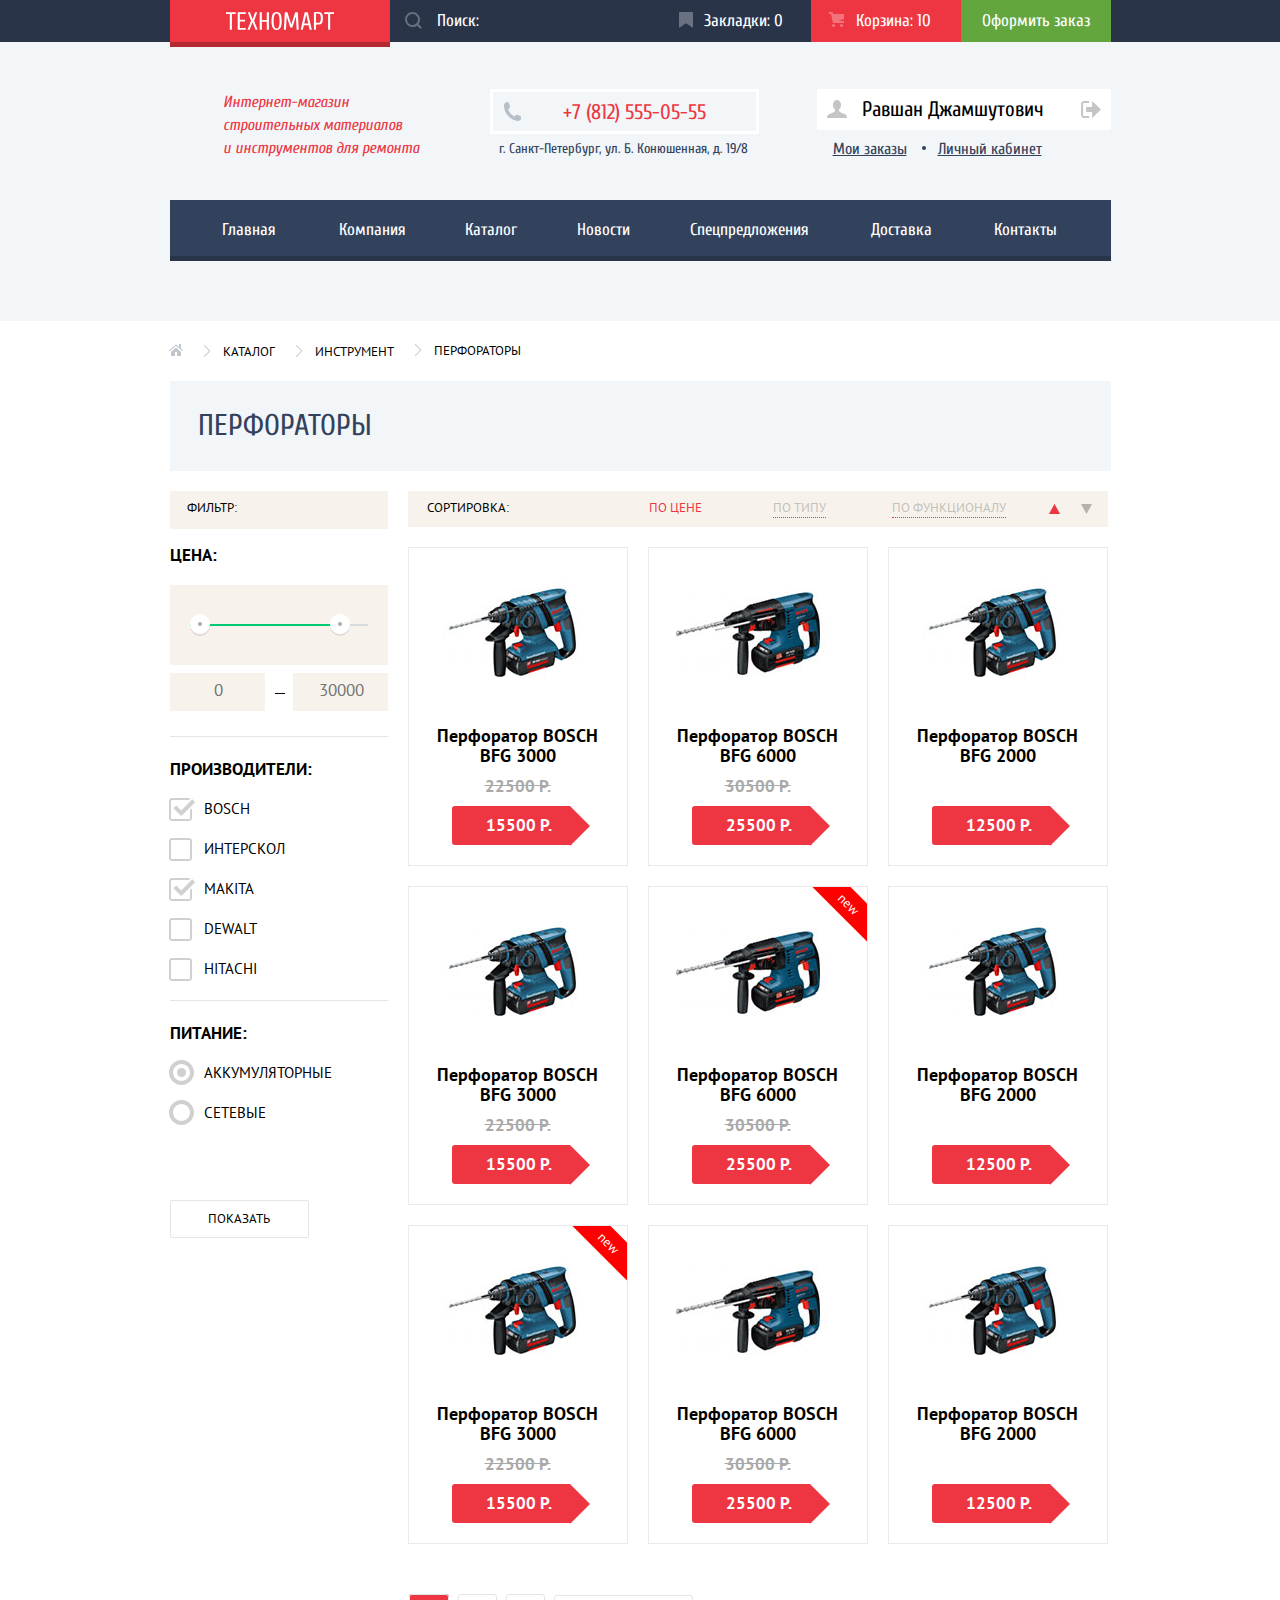
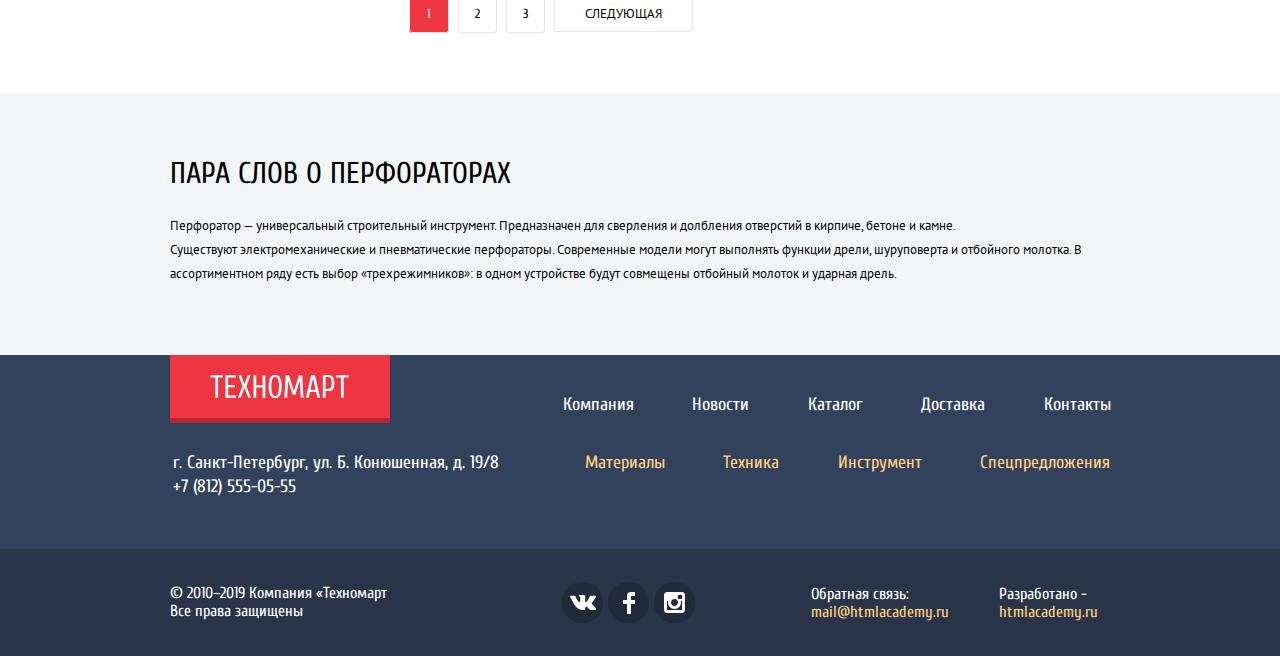
==== catalog.html @ 7fc9933c "for first check" ====
<!DOCTYPE html>
<html lang="ru">
<head>
  <meta charset="UTF-8">
  <title>HTML Academy: Техномарт</title>
  <link href="https://fonts.googleapis.com/css?family=Cuprum:400,400i,700&display=swap&subset=cyrillic"
        rel="stylesheet">
  <link href="https://fonts.googleapis.com/css?family=PT+Sans:400,700&display=swap&subset=cyrillic" rel="stylesheet">
  <link href="css/normalize.css" rel="stylesheet">
  <link href="css/style.css" rel="stylesheet">
</head>
<body>

<header class="header">
  <div class="user-navigation">
    <div class="container">
      <div class="user-navigation__wrapper">
        <div class="logo logo--header">
          <a class="logo__link" href="index.html">
            <img class="logo-header__img" src="img/logo.svg" alt="Логотип Техномарт" width="108" height="18"/>
          </a>
        </div>
        <form class="form-search" method="get">
          <label for="search" class="visually-hidden">Поиск по сайту</label>
          <input id="search" class="form-search__input" type="search" placeholder="Поиск:">
        </form>
        <ul class="shopping-navigation reset-list">
          <li class="shopping-navigation__item shopping-navigation__item--bookmark">
            <a class="shopping-navigation__link" href="#">Закладки: 0</a></li>
          <li class="shopping-navigation__item shopping-navigation__item--cart shopping-navigation__item--active">
            <a class="shopping-navigation__link" href="#">Корзина: 10</a></li>
          <li class="shopping-navigation__item shopping-navigation__item--order">
            <a class="shopping-navigation__link" href="#">Оформить заказ</a>
          </li>
        </ul>
      </div>
    </div>
  </div>
  <div class="middle-header">
    <div class="container">
      <div class="middle-header__wrapper">
        <p class="header__description">Интернет-магазин строительных материалов<br> и инструментов для ремонта</p>
        <div class="header__contacts">
          <div class="contacts__item">
            <a class="contacts__phone" href="tel:+78125550555">+7 (812) 555-05-55</a>
          </div>
          <p class="contacts__address">г. Санкт-Петербург, ул. Б. Конюшенная, д. 19/8</p>
        </div>
        <div class="user">
          <div class="user__name">
            <a class="user__profile" href="#">
              Равшан Джамшутович
            </a>
            <a class="user__deactivate" href="#">ссылка на страницу деавторизации</a>
          </div>
          <ul class="user-profile reset-list">
            <li class="user-profile__item"><a class="user-profile__link" href="#">Мои заказы</a></li>
            <li class="user-profile__item user-profile__item--style"><a class="user-profile__link" href="#">Личный
              кабинет</a></li>
          </ul>
        </div>
      </div>
    </div>

  </div>

  <div class="container">
    <nav class="site-navigation">
      <ul class="menu header__menu reset-list">
        <li class="menu__item"><a class="menu__link" href="index.html"> Главная</a></li>
        <li class="menu__item"><a class="menu__link" href="#">Компания</a></li>
        <li class="menu__item"><a class="menu__link" href="catalog.html">Каталог</a></li>
        <li class="menu__item"><a class="menu__link" href="#">Новости</a></li>
        <li class="menu__item"><a class="menu__link" href="#">Спецпредложения</a></li>
        <li class="menu__item"><a class="menu__link" href="#">Доставка</a></li>
        <li class="menu__item"><a class="menu__link" href="#">Контакты</a></li>
      </ul>
    </nav>
  </div>
</header>

<main>

  <div class="catalog">
    <div class="container">

      <ul class="breadcrumbs reset-list">
        <li><a href="index.html" class="breadcrumbs__icon"></a></li>
        <li><a class="breadcrumbs__item" href="catalog.html">Каталог</a></li>
        <li><a class="breadcrumbs__item" href="#">Инструмент</a></li>
        <li class="breadcrumbs__item">Перфораторы</li>
      </ul>

      <h1 class="catalog__title">Перфораторы</h1>

      <section class="catalog__wrapper">
        <div class="filters">
          <h2 class="filters__name">Фильтр:</h2>
          <form class="filter" method="get" action="#">
            <fieldset class="fieldset--border filter__item block">
              <legend class="filter__name">Цена:</legend>
              <div class="range-controls">
                <div class="scale">
                  <div class="bar"></div>
                </div>
                <div class="range-toggle range-toggle-min"></div>
                <div class="range-toggle range-toggle-max"></div>
              </div>
              <div class="filter__prices">
                <label for="price-min" class="visually-hidden">Минимальная цена</label>
                <input id="price-min" class="filter__price-min" placeholder="0">
                <label for="price-max" class="visually-hidden">Максимальная цена</label>
                <input id="price-max" class="filter__price-max" placeholder="30000">
              </div>
            </fieldset>
            <fieldset class="fieldset--border filter__item block">
              <legend class="filter__name">Производители:</legend>
              <ul class="filter__list reset-list">
                <li class="filter__option">
                  <input class="visually-hidden filter-input filter-input-checkbox" type="checkbox" name="bosch"
                         id="filter-bosch" checked>
                  <label for="filter-bosch">Bosch</label>
                </li>
                <li class="filter__option">
                  <input class="visually-hidden filter-input filter-input-checkbox" type="checkbox" name="interskol"
                         id="filter-interskol">
                  <label for="filter-interskol">Интерскол</label>
                </li>
                <li class="filter__option">
                  <input class="visually-hidden filter-input filter-input-checkbox" type="checkbox" name="makita"
                         id="filter-makita" checked>
                  <label for="filter-makita">Makita</label>
                </li>
                <li class="filter__option">
                  <input class="visually-hidden filter-input filter-input-checkbox" type="checkbox" name="dewalt"
                         id="filter-dewalt">
                  <label for="filter-dewalt">Dewalt</label>
                </li>
                <li class="filter__option">
                  <input class="visually-hidden filter-input filter-input-checkbox" type="checkbox" name="hitachi"
                         id="filter-hitachi">
                  <label for="filter-hitachi">Hitachi</label>
                </li>
              </ul>
            </fieldset>
            <fieldset class="fieldset--border block">
              <legend class="filter__name">Питание:</legend>
              <ul class="reset-list">
                <li class="filter__option">
                  <input class="visually-hidden filter-input filter-input-radio" type="radio" name="product-group"
                         id="accumulator" checked>
                  <label for="accumulator">Аккумуляторные</label>
                </li>
                <li class="filter__option">
                  <input class="visually-hidden filter-input filter-input-radio" type="radio" name="product-group"
                         id="network">
                  <label for="network">Сетевые</label>
                </li>
              </ul>
            </fieldset>
            <button type="submit" class="filter__button">Показать</button>
          </form>
        </div>
        <div class="products--catalog">
          <div class="sort">
            <span class="sort__title">Сортировка:</span>
            <div class="sort__items">
              <a href="#" class="sort__item sort__item--current">По цене</a>
              <a href="#" class="sort__item">По типу</a>
              <a href="#" class="sort__item">По функционалу</a>
            </div>
            <a href="#" class="up-dir up-dir--current">по возрастанию</a>
            <a href="#" class="down-dir">по убыванию</a>
          </div>
          <ul class="products__list reset-list">
            <li class="products__item">
              <div class="actions">
                <a class="buy" href="#">Купить</a>
                <a class="bookmark" href="#">В закладки</a>
              </div>
              <div class="products__img">
                <img src="img/boschbfg20003000.jpg" width="218" height="170" alt="Перфоратор BOSCH  BFG 3000">
              </div>
              <h3 class="products__name">Перфоратор BOSCH BFG 3000
              </h3>
              <div class="discount">22500 P.</div>
              <div class="price">15500 Р.</div>
            </li>
            <li class="products__item">
              <div class="actions">
                <a class="buy" href="#">Купить</a>
                <a class="bookmark" href="#">В закладки</a>
              </div>
              <div class="products__img">
                <img src="img/boschbfg6000.jpg" width="218" height="170" alt="Перфоратор BOSCH  BFG 6000">
              </div>
              <h3 class="products__name">Перфоратор BOSCH BFG 6000</h3>
              <div class="discount">30500 P.</div>
              <div class="price">25500 Р.</div>
            </li>
            <li class="products__item">
              <div class="actions">
                <a class="buy" href="#">Купить</a>
                <a class="bookmark" href="#">В закладки</a>
              </div>
              <div class="products__img">
                <img src="img/boschbfg20003000.jpg" width="218" height="170" alt="Перфоратор BOSCH  BFG 2000">
              </div>
              <h3 class="products__name">Перфоратор BOSCH BFG 2000</h3>
              <div class="discount"></div>
              <div class="price">12500 Р.</div>
            </li>
            <li class="products__item">
              <div class="actions">
                <a class="buy" href="#">Купить</a>
                <a class="bookmark" href="#">В закладки</a>
              </div>
              <div class="products__img">
                <img src="img/boschbfg20003000.jpg" width="218" height="170" alt="Перфоратор BOSCH  BFG 3000">
              </div>
              <h3 class="products__name">Перфоратор BOSCH BFG 3000
              </h3>
              <div class="discount">22500 P.</div>
              <div class="price">15500 Р.</div>
            </li>
            <li class="products__item products__item--new">
              <div class="actions">
                <a class="buy" href="#">Купить</a>
                <a class="bookmark" href="#">В закладки</a>
              </div>
              <div class="products__img">
                <img src="img/boschbfg6000.jpg" width="218" height="170" alt="Перфоратор BOSCH  BFG 6000">
              </div>
              <h3 class="products__name">Перфоратор BOSCH BFG 6000</h3>
              <div class="discount">30500 P.</div>
              <div class="price">25500 Р.</div>
            </li>
            <li class="products__item">
              <div class="actions">
                <a class="buy" href="#">Купить</a>
                <a class="bookmark" href="#">В закладки</a>
              </div>
              <div class="products__img">
                <img src="img/boschbfg20003000.jpg" width="218" height="170" alt="Перфоратор BOSCH  BFG 2000">
              </div>
              <h3 class="products__name">Перфоратор BOSCH BFG 2000</h3>
              <div class="discount"></div>
              <div class="price">12500 Р.</div>
            </li>
            <li class="products__item products__item--new">
              <div class="actions">
                <a class="buy" href="#">Купить</a>
                <a class="bookmark" href="#">В закладки</a>
              </div>
              <div class="products__img">
                <img src="img/boschbfg20003000.jpg" width="218" height="170" alt="Перфоратор BOSCH  BFG 3000">
              </div>
              <h3 class="products__name">Перфоратор BOSCH BFG 3000
              </h3>
              <div class="discount">22500 P.</div>
              <div class="price">15500 Р.</div>
            </li>
            <li class="products__item">
              <div class="actions">
                <a class="buy" href="#">Купить</a>
                <a class="bookmark" href="#">В закладки</a>
              </div>
              <div class="products__img">
                <img src="img/boschbfg6000.jpg" width="218" height="170" alt="Перфоратор BOSCH  BFG 6000">
              </div>
              <h3 class="products__name">Перфоратор BOSCH BFG 6000</h3>
              <div class="discount">30500 P.</div>
              <div class="price">25500 Р.</div>
            </li>
            <li class="products__item">
              <div class="actions">
                <a class="buy" href="#">Купить</a>
                <a class="bookmark" href="#">В закладки</a>
              </div>
              <div class="products__img">
                <img src="img/boschbfg20003000.jpg" width="218" height="170" alt="Перфоратор BOSCH  BFG 2000">
              </div>
              <h3 class="products__name">Перфоратор BOSCH BFG 2000</h3>
              <div class="discount"></div>
              <div class="price">12500 Р.</div>
            </li>
          </ul>
          <div class="pages">
            <ul class="pages__first reset-list">
              <li>
                <a class="pages__button pages__button--first pages__button--current">1</a>
              </li>
              <li>
                <a class="pages__button pages__button--first">2</a>
              </li>
              <li>
                <a class="pages__button pages__button--first">3</a>
              </li>
              <li>
                <a class="pages__button pages__button--next">Следующая</a>
              </li>
            </ul>
          </div>
        </div>
      </section>

    </div>
  </div>

  <section class="items-info">
    <div class="container">
      <div class="items-info__wrapper">
        <h2 class="items-info__title">Пара слов о перфораторах</h2>
        <p class="items-info__text">
          Перфоратор — универсальный строительный инструмент. Предназначен для сверления и долбления отверстий в
          кирпиче,
          бетоне и камне.<br>
          Существуют электромеханические и пневматические перфораторы. Современные модели могут выполнять функции дрели,
          шуруповерта и отбойного молотка. В
          ассортиментном ряду есть выбор «трехрежимников»: в одном устройстве будут совмещены отбойный молоток и ударная
          дрель.
        </p>
      </div>
    </div>
  </section>

</main>

<footer class="footer">
  <div class="footer__navigation">
    <div class="container">
      <div class="footer__first-container">
        <div class="logo logo--footer">
          <a class="logo__link" href="index.html">
            <img class="logo-footer__img" src="img/logo.svg" alt="Логотип Техномарт" width="108" height="18"/>
          </a>
        </div>
        <ul class="menu footer-menu footer-menu__top reset-list">
          <li class="footer-menu__item"><a class="footer-menu__link" href="#">Компания</a></li>
          <li class="footer-menu__item"><a class="footer-menu__link" href="#">Новости</a></li>
          <li class="footer-menu__item"><a class="footer-menu__link" href="catalog.html">Каталог</a></li>
          <li class="footer-menu__item"><a class="footer-menu__link" href="#">Доставка</a></li>
          <li class="footer-menu__item"><a class="footer-menu__link" href="#">Контакты</a></li>
        </ul>
      </div>
      <div class="footer__second-container">
        <p class="footer__contacts">
          г. Санкт-Петербург, ул. Б. Конюшенная, д. 19/8
          <a class="footer__phone" href="tel:+78125550555">+7 (812) 555-05-55</a>
        </p>

        <nav class="footer-nav">
          <ul class="menu footer-menu footer-menu__bottom reset-list">
            <li class="footer-menu__item">
              <a class="footer-menu__link footer__link--yellow" href="#">Материалы</a>
            </li>
            <li class="footer-menu__item"><a class="footer-menu__link footer__link--yellow" href="#">Техника</a></li>
            <li class="footer-menu__item"><a class="footer-menu__link footer__link--yellow" href="#">Инструмент</a></li>
            <li class="footer-menu__item"><a class="footer-menu__link footer__link--yellow" href="#">Спецпредложения</a>
            </li>
          </ul>
        </nav>
      </div>
    </div>
  </div>

  <div class="footer__bottom">
    <div class="container">
      <div class="footer__wrapper">
        <p class="footer__copyright">© 2010–2019 Компания «Техномарт Все права защищены</p>
        <ul class="footer__social social-links reset-list">
          <li>
            <a class="social-links__item social-links__vk" href="#">
              <span class="visually-hidden">Вконтакте</span>
              <img class="social-links__icon" src="img/vk-icon.svg" width="26" height="15" alt="вконтакте">
            </a>
          </li>
          <li>
            <a class="social-links__item social-links__fb" href="#">
              <span class="visually-hidden">Фейсбук</span>
              <img class="social-links__icon" src="img/icon-fb.svg" width="12" height="22" alt="фейсбук">
            </a>
          </li>
          <li>
            <a class="social-links__item social-links__inst" href="#">
              <span class="visually-hidden">Инстаграм</span>
              <img class="social-links__icon" src="img/insta-icon.svg" width="21" height="21" alt="инстаграм">
            </a>
          </li>
        </ul>
        <div class="feedback_container">
          <p class="feedback">
            Обратная связь:
            <a class="feedback_link footer__link--yellow" href="mailto:mail@htmlacademy.ru">mail@htmlacademy.ru</a>
          </p>
          <p class="development">
            Разработано -
            <a class="development__link footer__link--yellow" href="https://htmlacademy.ru/intensive/htmlcss">htmlacademy.ru</a>
          </p>
        </div>
      </div>
    </div>
  </div>
</footer>
<div class="modal visually-hidden modal--card">
  <p class="card__text">Товар добавлен в корзину!</p>
  <div class="modal__bottom">
    <a class="button button--order" href="#">Оформить заказ</a>
    <button class="button button--shop" type="button">Продолжить покупки</button>
  </div>
  <button class="modal__close" type="button">
    <span class="visually-hidden">Закрыть</span>
  </button>
</div>
</body>
</html>
---- css/style.css ----
body {
  margin: 0;
  padding: 0;

  font-family: "Cuprum", "Arial", sans-serif;
  font-size: 17px;
  line-height: 17px;
  font-weight: normal;
  color: #ffffff;
  text-transform: none;
  background-color: #000000;
}

a {
  text-decoration: none;
}

.block{
  margin: 0;
  padding: 0;
}
.reset-list {
  margin: 0;
  padding: 0;
  list-style: none;
}

.visually-hidden {
  position: absolute;
  clip: rect(0 0 0 0);
  width: 1px;
  height: 1px;
  margin: -1px;
}

.container{
  width: 941px;
  margin: 0 auto;
}



/*------- Header--------*/

/* Top stripe */
.header{
  background-color: #f2f6f8;
  /*min-width: 1200px;*/
  display: flex;
  flex-direction: column;
}

.user-navigation {
  background-color: #293449;
  line-height: 18px;
  display: flex;
  width: 100%;
  min-height: 42px;
}

.user-navigation__wrapper{
  display: flex;
  width: 100%;
  justify-content: space-between;
}

.logo {
  width: 220px;
  background-color: #ee3643;
  border-bottom: 5px solid #b52933;
  margin-bottom: -5px;
}

.logo__link{
  display: flex;
  align-items: center;
  justify-content: center;
  width: 100%;
  height: 100%;
}

.logo--header {
  height: 42px;
}

.logo-header__img{
  width: 112px;
}

.logo:hover {
  background-color: #ca2c37;
  border-bottom: 5px solid #9a212a;
}

.logo:active {
  background-color: #ba2732;
  border-bottom: 5px solid #8e1e26;
}

.form-search__input{
  color: #ffffff;
  background-color: #293449;
  border: 0;
  padding-left: 47px;
}

.form-search{
  position: relative;
}

.form-search::before{
  content: "";
  position: absolute;
  opacity: 0.3;
  background-image: url("../img/icon-search.svg");
  width: 17px;
  height: 17px;
  top: 12px;
  left: 15px;
}

.form-search,
.form-search__input{
  width: 270px;
  min-height:42px;
}

.form-search__input::placeholder {
  color: #ffffff;
}

.form-search__input:hover{
  background-color: #212a3a;
}

.form-search:hover::before{
  opacity: 1;
}



.form-search__input:focus {
  background-color: white;
  color: black;
  background-image: url("../img/icon-search-red.png");
  background-repeat: no-repeat;
  background-position: 6% 40%;
  position: absolute;
}

.form-search__input:active{
  background-color: #ffffff;
}

.shopping-navigation__item:hover{
  background-color: #212a3a;
}

.shopping-navigation__item:hover::before{
  opacity: 1;
}


.shopping-navigation{
  margin: 0;
  padding: 0;
  display: flex;
  flex-direction: row;
  flex-wrap: wrap;
}

.shopping-navigation__item{
  display: flex;
  justify-content: center;
  align-items: center;
  min-height: 42px;
  width: 150px;
  position: relative;
}

.shopping-navigation__item--bookmark,
.shopping-navigation__item--cart{
  box-sizing: border-box;
  padding-bottom: 1px;
  padding-left: 4px;
}

.shopping-navigation__item--active{
  background: #ee3643;
}

.shopping-navigation__item--cart::before{
  content: "";
  position: absolute;
  opacity: 0.3;
  background-image: url("../img/icon-cart.svg");
  width: 15px;
  height: 15px;
  top: 12px;
  left: 18px;
}

.shopping-navigation__item--bookmark::before{
  content: "";
  position: absolute;
  opacity: 0.3;
  background-image: url("../img/icon-bookmark.svg");
  width: 14px;
  height: 16px;
  top: 12px;
  left: 18px;
}


.shopping-navigation__item--order {
  box-sizing: border-box;
  background-color: #63a63e;
  padding-bottom: 1px;
}

.shopping-navigation__item--order:hover {
  background-color: #5fbb2d;
}

.menu__item:active{
  opacity: 0.5;
}

.shopping-navigation__item:active{
  background-color: #161d29;
  opacity: 0.5;
}
.shopping-navigation__link{
  color: #ffffff;
}

.shopping-navigation__item--bookmark a,
.shopping-navigation__item--cart a{
  margin-left: 11px;
}

/*Middle stripe*/
.middle-header{
  width: 100%;
}

.middle-header__wrapper {
  display: flex;
  align-items: flex-start;
  justify-content: space-between;
  margin-top: 47px;
  margin-bottom: 39px;
}

.header__description {
  font-size: 16px;
  font-style: italic;
  line-height: 23px;
  color: #ee3643;
  margin-left: 53px;
  margin-top: 2px;
  margin-bottom: 0;
  max-width: 200px;
  text-align: left;
}

.header__contacts{
  margin-left: 10px;
}
.contacts__item{
  display: flex;
  position: relative;
  border: 3px solid #ffffff;
}
.contacts__phone {
  font-size: 21px;
  line-height: 21px;
  padding-top: 10px;
  padding-bottom: 8px;
  padding-left: 70px;
  padding-right: 50px;
  font-weight: normal;
  color: #ee3643;
}

.contacts__phone::before{
  position: absolute;
  top: 10px;
  left: 10px;
  content: "";
  background-image: url("../img/icon-phone.svg");
  width: 18px;
  height: 19px;
}

.contacts__address {
  font-size: 14px;
  line-height: 24px;
  font-weight: normal;
  margin: 0;
  margin-left: 9px;
  margin-top: 3px;
  color: #32425c;
  text-transform: none;
}

/* buttons authentication */
.authentication__items{
  display: flex;
}

.authentication__item{
  margin-left: 10px;
}

.authentication__button {
  display: inline-block;
  vertical-align: top;
  font-size: 21px;
  line-height: 21px;
  color: black;
  padding: 13px 24px;
  padding-top: 12px;
  background-color: white;
  border: none;
}

.authentication__button--auth{
  padding-left: 47px;
  padding-right: 27px;
  position: relative;
}

.authentication__button--auth::before{
  position: absolute;
  top: 13px;
  left: 14px;
  content: "";
  background-image: url("../img/icon-login.svg");
  width: 20px;
  height: 17px;
}

.authentication__button:hover {
  color: #ee3643;
}

.authentication__button:active {
  color: #a2a2a2;
}

/*user-profile*/

.user{
}
.user__name {
  background-color: #ffffff;
  display: flex;
  flex-wrap: wrap;
}

.user__profile{
  padding: 10px 7px 10px 45px;
  position: relative;
  display: flex;
  flex-wrap: wrap;
  color: #000000;
  font-size: 21px;
  line-height: 21px;
}

.user__profile::before {
  content: "";
  position: absolute;
  background-image: url("../img/icon-user.svg");
  top: 11px;
  left: 10px;
  width: 20px;
  height: 18px;
}

.user__profile:hover::before{
  background-image: url("../img/icon-user-blue.svg");
}

.user__deactivate {
  background-image: url("../img/icon-logout.svg");
  background-repeat: no-repeat;
  background-position: center right 10px;
  width: 60px;
  display: block;
  cursor: pointer;
  font-size: 0;
}

.user__deactivate:hover{
  background-image: url("../img/icon-logout-blue.svg");
}

.user__deactivate:active{
  background-image: url("../img/icon-logout.svg");
}

.user-profile{
  display: flex;
  margin-top: 10px;
}

.user__profile:active::before{
  background-image: url("../img/icon-user.svg");
}

.user__profile:active{
  color: #a2a2a2;
}

.user-profile__item{
  margin-left: 16px;
  margin-right: 15px;
}

.user-profile__item--style{
  position: relative;
}

.user-profile__item--style::before{
  position: absolute;
  content: "";
  width: 4px;
  height: 4px;
  border-radius: 5px;
  background-color: #32425c;

  top: 6px;
  left: -16px;
}

.user-profile__link{
  color: #32425c;
  font-size: 16px;
  line-height: 18px;
  text-decoration: underline;
}


.user-profile__item:active{
  opacity: 0.5;
}

.user-profile__link:hover {
  color: #ee434f;
}

/*Menu*/

.site-navigation__wrapper {
  margin-bottom: 39px;
  display: flex;
}

.site-navigation {
  background-color: #32425c;
  border-bottom: 5px solid #293449;
  margin-bottom: 60px;
}

.header__menu{
  display:flex;
  min-height: 55px;
  flex-wrap: wrap;
}

.menu__link{
  color: #ffffff;
  display: block;
  height: 100%;
  padding-top: 3px;
  padding-right: 31px;
  padding-left: 31px;
  line-height: 53px;
}

.menu__item:first-child .menu__link{
  padding-right: 32px;
  padding-left: 52px;
}

.menu__item:nth-child(3) .menu__link{
  padding-left: 28px;
}

.menu__item:nth-child(4) .menu__link,
.menu__item:nth-child(5) .menu__link{
  padding-left: 29px;
}
.menu__item:last-child .menu__link{
  padding-left: 31px;
  padding-right: 53px;
}

.menu__item{
  min-height: 55px;
  display: flex;
  justify-content: center;
}


.header__menu .menu__item:hover {
  background-color: #293449;
}


/*-------------------------------MAIN----------------------------------*/

.button {
  color: #ffffff;
  font-family: "Cuprum", "Arial", sans-serif;
  font-size: 14px;
  line-height: 18px;
  background-color: #ee3643;
  border: 0;
  text-transform: uppercase;
  cursor: pointer;
}


.strip {
  background-color: #f9f5f0;
  display: flex;
  justify-content: space-between;
  align-items: center;
  text-transform: uppercase;
  padding-top: 27px;
  padding-bottom: 26px;
}

.strip__title {
  font-size: 30px;
  line-height: 30px;
  font-weight: lighter;
  color: #32425c;
  margin: 0;
  margin-left: 28px;
}

/*section navigation with slider*/

.navigation{
  background-color: #ffffff;
}

.navigation__wrapper{
  display: flex;
  flex-direction: column;

}

.navigation__wrapper-1{
  display: flex;
  margin-top: 59px;
  flex-wrap: wrap;
}

.navigation__item{
  width: 300px;
  min-height: 123px;
  display: block;
  position: relative;
  overflow: hidden;
  margin-bottom: 20px;
}

.navigation__item--technique .navigation__button,
.navigation__item--discount .navigation__button,
.navigation__item--delivery .navigation__button{
  margin-left: 23px;
}

.navigation__wrapper-1 .navigation__item{
  margin-right: 20px;
}

.navigation__wrapper-1 .navigation__item:nth-child(3n){
  margin-right: 0;
}

.navigation__item::after{
  position: absolute;
  content: "";
  background-repeat: no-repeat;
  top: 30px;
  right: 43px;
}

.navigation__item--tools::after{
  background-image: url("../img/icon-tools.svg");
  width: 75px;
  height: 61px;
  top: 33px;
  right: 28px;
}

.navigation__item--materials::after{
  background-image: url("../img/icon-material.svg");
  width: 44px;
  height: 65px;
}

.navigation__item--technique::after{
  background-image: url("../img/icon-technique.svg");
  width: 78px;
  height: 62px;
  top: 31px;
  right: 31px;
}

.navigation__item--discount::after{
  background-image: url("../img/icon-discount.svg");
  width: 59px;
  height: 72px;
  top: 26px;
  right: 45px;
}

.navigation__item--delivery::after{
  background-image: url("../img/icon-delivery.svg");
  width: 78px;
  height: 63px;
  top: 31px;
  right: 32px;
}


.navigation__title{
  font-weight: bold;
  font-size: 24px;
  line-height: 30px;
  margin-left: 23px;
  margin-top: 20px;
  margin-bottom: 13px;
}

.navigation__button{
  display: flex;
  background-color: rgba(0,0,0,0.1);
  height: 38px;
  width: 135px;
  margin-left: 25px;
  margin-bottom: 20px;
  border-radius: 4px;
}

.navigation__button:hover{
  background-color: rgba(0,0,0,0.2);
}

.navigation__button:active{
  background-color: rgba(0,0,0,0.3);
}

.navigation__text{
  text-transform: uppercase;
  position: absolute;
  color: #ffffff;
  font-size: 14px;
  line-height: 18px;
  top: 75px;
  left: 47px;
}

.navigation__link{
  display: block;
  box-sizing: border-box;
  width: 133px;
  padding-top: 11px;
  text-align: center;
  text-transform: uppercase;
  color: #ffffff;
  font-size: 14px;
  line-height: 18px;
  border: 2px;
  border-radius: 5px;
}

.navigation__item--yellow{
  background-color: #ffbf47;
}

.navigation__item--blue{
  background-color: #3bbce3;
}

.navigation__item--purple{
  background-color: #dc91d8;
}

.navigation__item--green{
  background-color: #8ed78f;
}

.navigation__item--new:before{
  position: absolute;
  content: "new";
  background-color: red;
  width: 90px;
  padding-top: 5px;
  padding-bottom: 5px;
  text-align: center;
  font-size: 14px;
  font-weight: lighter;
  top: 6px;
  right: -25px;
  transform: rotate(45deg);
}

.navigation__wrapper-2{
  display: flex;
  justify-content: space-between;
  margin-bottom: 32px;
}

.slider {
  position: relative;
}

.slider-controls {
  position: absolute;
  left: 307px;
  bottom: 65px;
  z-index: 100;

  width: 120px;
  height: 10px;

  text-align: center;
  font-size: 0;
  transform: translateX(-50%);
}

.slider-controls label {
  position: relative;

  display: inline-block;
  width: 10px;
  height: 10px;
  padding: 5px;
  vertical-align: top;

  border-radius: 50%;
  cursor: pointer;
}

.slider-controls label::after {
  content: "";

  position: absolute;
  top: 8px;
  left: 8px;
  z-index: 1;

  width: 10px;
  height: 10px;

  background: #ffffff;

  border-radius: 50%;
}

#product-1:checked ~ .slider-controls .slider-controls-item--1::before,
#product-2:checked ~ .slider-controls .slider-controls-item--2::before {
  content: "";
  position: absolute;
  left: 50%;
  top: 50%;
  z-index: 2;
  width: 6px;
  height: 6px;
  margin: 0px;
  background-color: #ee3643;
  border-radius: 50%;
}

#product-1:checked ~ .slider-list .slider-list__item:nth-child(1) {
  display: flex;
}

#product-2:checked ~ .slider-list .slider-list__item:nth-child(2) {
  display: flex;
}

.slider-list__item{
  display: none;
}
.navigation-slider{
  display: block;
  position: relative;
  width: 620px;
  height: 266px;
}

.icon-right{
  display: block;
  position: absolute;
  background-image: url("../img/icon-right.svg");
  width: 22px;
  height: 40px;
  top: 114px;
  right: 20px;
}

.icon-left{
  position: absolute;
  background-image: url("../img/icon-left.svg");
  width: 22px;
  height: 40px;
  top: 114px;
  left: 25px;
  cursor: pointer;
}



.navigation-slider--1{
  background-image: url("../img/slider-navigarion-1.png");
}

.navigation-slider--2{
  background-image: url("../img/slider-navigarion-2.png");
}

.navigation-slider__title{
  text-transform: uppercase;
  font-weight: bold;
  font-size: 36px;
  line-height: 36px;
  margin-left: 24px;
  margin-top: 23px;
  margin-bottom: 0;
}

.navigation-slider__text{
  font-weight: normal;
  font-size: 18px;
  line-height: 24px;
  margin-left: 25px;
  margin-top: 1px;
  margin-bottom: 0;
}
.navigation-slider__button{
  display: inline-block;
  font-size: 14px;
  line-height: 18px;
  vertical-align: top;
  padding-top: 11px;
  padding-bottom: 10px;
  padding-left: 49px;
  padding-right: 45px;
  border-radius: 2px;
  margin-left: 25px;
  margin-top: 121px;
}

.button:hover{
  background-color: #ca2c37;
}

.button:active{
  background-color: #ba2732;
}
/*section about products*/

.products--inner{
  background-color: #ffffff;
}

.products__wrapper{
  display: flex;
  flex-direction: column;
}

.products__button{
  padding: 10px 54px;
  margin-right: 25px;
  margin-top: -1px;
}

.products__list{
  display: flex;
  flex-wrap: wrap;
  margin-bottom: 20px;
}

.products__item{
  position: relative;
  display: inline-block;
  vertical-align: top;
  margin-right: 20px;
  width: 218px;
  margin-top: 20px;
  font-family: "PT Sans", "Arial", sans-serif;
  text-align: center;
  font-weight: bold;
  overflow: hidden;
  border: 1px solid #eaeaea;
}

.products__item:hover{
  box-shadow:  0 25px 70px -15px rgba(0,0,0,0.62);
}

.products--inner .products__item:nth-child(4n){
  margin-right: 0;
}

.actions{
  display: none;
  position: absolute;
  top: 0;
  left: 0;

  width: 218px;
  height: 88px;
  padding: 40px 0;

  background-color: rgba(255,255,255,0.9);
  z-index: 10;
}

.products__item:hover .actions {
  display: block;
  z-index: 8;
}

.buy,
.bookmark {
  display: block;
  width: 129px;
  margin: 0 auto;
  margin-bottom: 7px;
  padding: 7px 0;

  background-color: #63a63e;
  border: 3px solid #63a63e;
  border-bottom-color: #367315;
  border-radius:3px;

  color: white;
  font-size: 14px;
  font-weight: normal;
  font-family: "Cuprum", "Arial", sans-serif;
  line-height: 18px;
  text-decoration: none;
  text-transform: uppercase;
}

.bookmark {
  color: #32425c;
  background: white;
  border-bottom-color: #63a63e;
}

.buy:hover{
  background-color: #5fbb2d;
  border-color: #5fbb2d;
  border-bottom-color: #367315;
}

.buy:active{
  background-color: #518534;
  border-color: #518534;
}

.bookmark:hover{
  border-color: #32425c;
}

.bookmark:active{
  opacity: 0.5;
}

.products__name{
  font-size: 18px;
  line-height: 20px;
  color: #000000;

  margin-top: 7px;
  margin-bottom: 12px;
  padding: 0 25px;
}

.products__img{
  width: 218px;
  height: 170px;
  margin: 1px;
}

.products__img img{
  max-width: 100%;
}

.discount{
  min-height: 20px;
  margin-bottom: 8px;
  color: #a9a9a9;
  text-decoration: line-through;
}

.price{
  position: relative;

  width: 80px;
  margin: 0 auto 20px;
  margin-left: 43px;
  padding-left: 27px;
  padding-right: 32px;
  padding-top: 11px;
  padding-bottom: 11px;

  color: #ffffff;

  background: #ee3643;
  border-radius: 3px;
}

.price:after {
  content: "";

  position: absolute;
  top: 0px;
  right: -19px;

  width: 0;
  height: 0;
  border: 20px solid white;
  border-left-color: #ee3643;
}


.products__item--new:before {
  position: absolute;
  content: "new";
  background-color: red;
  width: 80px;
  padding-top: 5px;
  padding-bottom: 5px;
  padding-left: 10px;
  font-size: small;
  font-weight: lighter;
  top: 0;
  right: -23px;
  transform: rotate(45deg);
}




/*section about manufacturers*/
.manufacturers{
  background-color: #ffffff;
  text-transform: uppercase;
}

.manufacturers__wrapper{
  display: flex;
  flex-direction: column;
}
.manufacturers__wrapper .strip{
  padding-bottom: 26px;
}

.manufacturers__button{
  padding: 10px 68px;
  margin-right: 25px;
  margin-top: -2px;
}

.manufacturers-list{
  display: flex;
  flex-wrap: wrap;
  justify-content: space-between;

  margin-bottom: 85px;
}
.manufacturers-list__item{
  width: 220px;
  height: 145px;
  border: 1px solid #eaeaea;
  margin-top: 20px;
  margin-right: 17px;
  box-sizing: border-box;
}

.manufacturers-list__item:nth-child(4n){
  margin-right: 0;
}

.manufacturers-list__item:hover{
  box-shadow: 0 25px 70px -15px rgba(0,0,0,0.62);
}

.manufacturers-list__item:active{
  box-shadow: 0 25px 38px -28px rgba(0,0,0,0.62);
  opacity: 0.5;
}

.manufacturers-list__link{
  width: inherit;
  height: inherit;
  display: flex;
}

.manufacturers-list__img{
  margin: auto;
}

.interskol{
  margin-bottom: 36px;
  margin-left: 9px;
}

.makita{
  margin-bottom: 55px;
  margin-right: 49px;
}

.dewalt{
  margin-bottom: 53px;
}

.metabo{
  margin-bottom: 42px;
  margin-left: 10px;
}

.lg{
  margin-bottom:  37px;
  margin-left: 48px;
}

/*section about services*/
.services{
  color: #000000;
  background-color: #f4f8f9;
}

.service__title{
  text-transform: uppercase;
  font-size: 30px;
  font-weight: lighter;
  line-height: 30px;
  margin-top: 65px;
  margin-bottom:0;
}

.services__text{
  font-family: "PT Sans", "Arial", sans-serif;
  font-size: 13px;
  line-height: 24px;
  max-width: 400px;
  margin-top: 26px;
  margin-bottom: 0;
}


.services__wrapper{
  display: flex;
  flex-direction: column;
  align-content: flex-start;
}
.services-list__button{
  font-size: 21px;
  line-height: 31px;
  padding-top: 14px;
  padding-bottom: 16px;
  width: 240px;
  padding-left: 22px;
  text-align: left;
  color: #ffffff;
  background-color: #32425c;
  border: none;
  border-top: 1px solid #405069;
  border-bottom: 1px solid #293449;
}

.services-list__button:hover{
  background-color: #293449;
  color: #ffffff;
  border-color: #293449;
}

.services-list__button--current{
  background-color: #ffffff;
  color: #32425c;
  border-color: #ffffff;
  padding-top: 15px;
  padding-bottom: 15px;
}

.services__slider{
  display: flex;
  margin-top: 68px;
  margin-bottom: 98px;
}

.slider-content{
  position: relative;
}
.slider-content__item{
  display: flex;
}

.delivery{
  position: relative;
  margin-left: 80px;
}

.delivery::before{
  content: "";
  position: absolute;
  background-image: url("../img/icon-lorry.png");
  width: 468px;
  height: 261px;
  top: 25px;
  right: -340px;
}

.credit{
  margin-left: 80px;
  position: relative;
}

.credit::before{
  content: "";
  position: absolute;
  background-image: url("../img/icon-credit.png");
  width: 465px;
  height: 285px;
  top: 0;
  right: -350px;
}

.credit__button{
  display: inline-block;
  vertical-align: top;
  margin-top: 16px;
  padding: 12px 43px;
  border-radius: 5px;
}

.slider-content__title{
  font-size: 36px;
  line-height: 36px;
  color: #32425c;
  font-weight: normal;
  text-transform: uppercase;
  margin-top: 0;
  margin-bottom: 24px;
}
.slider-content__text{
  font-family: "PT Sans", "Arial", sans-serif;
  font-size: 13px;
  line-height: 24px;
  margin-top: 0px;
}

.delivery__text{
  max-width: 278px;
}

.guarantee__text{
  max-width: 380px;
}

.credit__text{
  max-width: 281px;
}

.guarantee{
  margin-left: 80px;
  position: relative;
}

.guarantee::before{
  content: "";
  position: absolute;
  background-image: url("../img/guarantee-icon.png");
  width: 389px;
  height: 283px;
  top: 5px;
  right: -250px;
}


/*section about company*/
.index-column{
  color: #000000;
  background-color: #ffffff;
}

.index-column__wrapper{
  display: flex;
  justify-content: space-between;
  padding-bottom: 85px;
}
.index-column__text {
  font-family: "PT Sans", "Arial", sans-serif;
  font-size: 13px;
  line-height: 24px;
  margin-bottom: 27px;
  margin-top:0;
  font-weight: normal;
  text-align: left;

}

.index-column__title{
  text-transform: uppercase;
  font-size: 30px;
  font-weight: lighter;
  line-height: 30px;
  margin-top: 81px;
  margin-bottom: 24px;
}

.company-info{
  min-height: 380px;
  display: flex;
  flex-direction: column;
  align-items: flex-start;
}

.contacts{
  display: flex;
  flex-direction: column;
  align-items: flex-start;
}

.contacts__text{
  max-width: 180px;
  margin-bottom: 31px;
}

.company-info__text1{
  max-width: 520px;
  margin-bottom: 24px;
}

.company-info__text2{
  max-width: 390px;
  margin-bottom: 22px;
}

.delivery_companies{
  margin: 0;
}

.contacts__image{
  width: 300px;
  height: 158px;
}

.delivery_company__item{
  position: relative;
  font-size: 18px;
  line-height: 20px;
  margin-left: 35px;
  margin-bottom: 20px;
}

.delivery_company__item::before{
  position: absolute;
  content: "";
  width: 25px;
  height: 2px;
  background-color: #ee3643;

  top: 10px;
  left: -33px;
}

.company-info_button {
  margin-top: 17px;
  padding: 10px 40px;
}

.contacts_button{
  display: inline-block;
  vertical-align: top;
  padding-top: 10px;
  padding-bottom: 10px;
  padding-right: 59px;
  padding-left: 65px;
  margin-top: 39px;
}

/*-------------Catalog--------------*/

/*about products info*/

.items-info{
  background-color: #f2f6f8;
  font-size: 30px;
  line-height: 30px;
  font-weight: lighter;
  color: #000000;
}

.items-info__wrapper{
  display: flex;
  flex-direction: column;
}

.items-info__title{
  font-size: 30px;
  line-height: 30px;
  font-weight: lighter;
  text-transform: uppercase;
  margin-top: 66px;
}

.items-info__text{
  font-family: "PT Sans", "Arial", sans-serif;
  font-size: 13px;
  line-height: 24px;
  margin-bottom: 69px;
  margin-top: 0;
}

/*-----*/
.catalog {
  display: flex;
  background-color: #ffffff;
}

.breadcrumbs{
  display: flex;
  position: relative;
  margin-top: 21px;
  margin-left: 53px;
}

.breadcrumbs__icon{
  position: absolute;
  background-image: url("../img/icon-home.svg");
  width: 15px;
  height: 12px;
  left: -55px;
  top: 2px;
}

.breadcrumbs__item {
  position: relative;
  font-family: "PT Sans", "Arial", sans-serif;
  text-transform: uppercase;
  font-size: 13px;
  line-height: 18px;
  font-weight: 500;
  color: #000000;
  margin-right: 40px;
}

.breadcrumbs__item::before{
  position: absolute;
  left: -20px;
  top: 2px;
  content: "";
  background-image: url("../img/icon-right-small.svg");
  width: 8px;
  height: 12px;
}

.catalog__title {
  font-size: 30px;
  line-height: 30px;
  color: #32425c;
  font-weight: lighter;
  text-transform: uppercase;
  padding-left: 28px;
  padding-top: 30px;
  padding-bottom: 30px;
  background-color: #f2f6f8;
}

.catalog__wrapper{
  display: flex;
}
/*Filter*/
.filters{
  font-family: "PT Sans", "Arial", sans-serif;
  color: #000000;
  text-transform: uppercase;
  display: flex;
  flex-direction: column;
}
.fieldset--border{
  border: none;
}

.filter__item{
  border-bottom: 1px solid #e5e5e5;
  margin-bottom: 17px;
}

.filter__list{
  margin-bottom: 21px;
}
.filters__name{
  font-size: 13px;
  line-height: 18px;
  font-weight: lighter;
  background-color: #f7f3ec;
  padding: 8px 151px 12px 17px;
  margin-top: 0;
}

.filter__name{
  line-height: 30px;
  font-weight: bold;
  margin-bottom: 15px;
}

.range-controls{
  margin: 0;
  background-color: #f7f3ec;
  width: auto;
  height: 80px;
}
.scale {
  position: relative;
  height: 2px;
  width: auto;
  margin-right: 20px;
  margin-left: 20px;
  top: 39px;
  background: #d7dcde;
}

.bar {
  width: 80%;
  height: 2px;
  background: #00ca74;
}

.scale::after{
  content: "";
  position: absolute;
  background-image: url("../img/filter-button.svg");
  width: 20px;
  height: 23px;
  top: -10px;
  cursor: pointer;
}

.scale::before{
  content: "";
  position: absolute;
  background-image: url("../img/filter-button.svg");
  width: 20px;
  height: 23px;
  top: -10px;
  left: 140px;
  cursor: pointer;
}

.filter__prices{
  display: flex;
  justify-content: space-between;
  margin-top: 8px;
  margin-bottom: 25px ;
  position: relative;
}

.filter__price-max{
  position: relative;
  box-sizing: border-box;
  width: 95px;
  padding-top: 8px;
  padding-bottom: 10px;
  padding-left: 5px;
  background-color: #f7f3ec;
  text-align: center;
  border: none;
}

.filter__price-min{
  box-sizing: border-box;
  width: 95px;
  padding-top: 8px;
  padding-bottom: 10px;
  padding-left: 5px;
  background-color: #f7f3ec;
  text-align: center;
  border: none;
}

.filter__prices::before{
  content: "";
  position: absolute;
  width: 10px;
  height: 1px;
  background-color: #000000;
  top: 20px;
  left: 105px;
}

.filter__option{
  font-size: 15px;
  line-height: 20px;
  margin-left: 34px;
  margin-bottom: 20px;
}

.filter__option label {
  position: relative;
  display: block;
  cursor: pointer;
  user-select: none;
}

.filter-input-checkbox:focus + label::before,
.filter-input-radio:focus + label::before {
  outline: 1px solid blue;
}

.filter-input-checkbox + label::before {
  content: "";
  position: absolute;
  left: -35px;
  top: -1px;

  width: 23px;
  height: 23px;

  background-image: url("../img/checkbox-off.svg");
}

.filter-input-checkbox:checked + label::before {
  width: 27px;
  height: 23px;

  background-image: url("../img/checkbox-on.svg");
}

.filter-input + label::before{
  opacity: 0.8;
}

.filter-input + label:hover::before{
  opacity: 1;
}

.filter-input + label:disabled::before {
  opacity: 0.5;
}

.filter-input-radio + label::before {
  content: "";

  position: absolute;
  left: -35px;
  top: -3px;

  width: 25px;
  height: 25px;

  background-image: url("../img/radio-off.svg");
}

.filter-input-radio:checked + label::before {
  background-image: url("../img/radio-on.svg");
}

.filter__button{
  padding: 9px 37px;
  padding-right: 38px;
  border: 1px solid #e5e5e5;
  background-color: #ffffff;
  text-transform: uppercase;
  font-size: 13px;
  line-height: 18px;
  border-radius: 2px;
  margin-top: 57px;
}

/*catalog*/
.products--catalog{
  display: flex;
  flex-direction: column;
  width: 700px;
  margin-left: 20px;
}

.products--catalog .products__item:nth-child(3n){
  margin-right: 0;
}
/*sort*/
.sort{
  background-color: #f7f3ec;
  text-transform: uppercase;
  font-family: "PT Sans", "Arial", sans-serif;
  font-size: 13px;
  line-height: 18px;
  font-weight: normal;
  display:  flex;
  flex-wrap: wrap;
  padding-top: 8px;
  padding-bottom: 9px;
  position: relative;
}

.sort__title{
  color: #000000;
  margin-left: 19px;
  margin-right: 140px;
}

.sort__items{
  width: 360px;
  display: flex;
  flex-wrap: wrap;
}
.sort__item{
  color: #c4c1bb;
  border-bottom: 1px  dotted #ee3643;
  margin-right: 71px;
}
.sort__item:nth-child(3n){
  margin-right: 0;
  margin-left: -5px;
}
.sort__item:hover{
  color: #000000;
  border-bottom: 1px solid #ee3643;
}

.sort__item--current{
  color: #ee3643;
  border-bottom: none;
}

.down-dir{
  position: absolute;
  background-image: url("../img/icon-down-dir.svg");
  width: 11px;
  height: 10px;
  right: 16px;
  top: 13px;
  opacity: 0.3;
  font-size: 0;
  cursor: pointer;
}

.up-dir{
  position: absolute;
  background-image: url("../img/icon-up-dir.svg");
  width: 11px;
  height: 10px;
  right: 48px;
  top: 13px;
  opacity: 0.3;
  font-size: 0;
  cursor: pointer;
}

.up-dir:hover,
.down-dir:hover{
  opacity: 1;
}


.up-dir--current{
  background-image: url("../img/icon-up-red.png");
  opacity: 1;
}


/*----*/
.pages{
  display: flex;
  margin-top: 40px;
  margin-bottom: 70px;
}

.pages__first{
  display: flex;
  margin-left: 1px;
}

.pages__button{
  background-color: #ffffff;
  border: 1px solid #e5e5e5;
  border-radius: 3px;
  margin-right: 9px;
  cursor: pointer;
  color: #000000;
  font-family: "Cuprum", "Arial", sans-serif;
  font-size: 13px;
}

.pages__button--first{
  box-sizing: border-box;
  padding: 11px 16px;
}

.pages__button--next{
  padding: 9px 30px;
  text-transform: uppercase;
  font-size: 13px;
  line-height: 18px;
  font-family: "PT Sans", "Arial", sans-serif;
}

.pages__button:hover{
  border-color: #bdc6ca;
}

.pages__button:active{
  border: 1px solid #ee3643;
   outline: none;
}
.pages__button--current{
  background-color: #ee3643;
  color: #ffffff;
  padding: 11px 17px;
}


/*------ Footer------*/
.footer {
  min-height: 300px;
  display: flex;
  flex-direction: column;
}

/*First section of footer*/

.logo--footer{
  height: 63px;
  margin-bottom: 15px;
}

.logo-footer__img{
  width: 141px;
  height: 23px;
}

.footer__navigation {
  font-size: 18px;
  background-color: #32425c;
  line-height: 24px;
  display: flex;
}

.footer__first-container{
  display: flex;
  justify-content: space-between;
}

.footer-menu{
  display: flex;
  justify-content: space-between;
}

.footer-menu__top{
  width: 548px;
  margin-top: 38px;
}

.footer-menu__link{
  color: #ffffff;
}

.footer__link--yellow{
  color: #ffd180;
}

.footer__second-container{
  display: flex;
  justify-content: space-between;
  align-items: flex-start;
  margin-bottom: 32px;
  margin-top: 13px;
  margin-left: 3px;
}

.footer__contacts{
  margin-top: 0;
  max-width: 331px;
  align-items: flex-start;
}

.footer__phone{
  color: #ffffff;
}
.footer-nav{
  display: flex;
  justify-content: space-between;

}


.footer-menu__bottom{
  width: 526px;
}

.footer-menu__item:active{
  opacity: 0.5;
}

.footer-menu__link:hover {
  text-decoration: underline;
}

.feedback_link:hover,
.development__link:hover{
  text-decoration: underline;
}
/*second section of footer*/
.footer__bottom {
  font-size: 16px;
  background-color: #293449;
  line-height: 18px;
  min-height: 107px;
  display: flex;
  align-items: center;
}
.footer__wrapper{
  display:flex;
  justify-content: space-between;
}

.footer__copyright{
  max-width: 230px;
}
.feedback_container{
  width: 310px;
  display: flex;
  justify-content: space-between;
  margin-right: -7px;
}

.feedback{
  max-width: 140px;
  margin-left: 3px;
  margin-top: 17px;
}

.development{
  max-width: 120px;
  margin-right: -1px;
  margin-top: 17px;
}

.feedback_link:active,
.development__link:active{
  text-decoration: none;
  color: #e53643;
}

.footer__social{
  padding-left: 45px;
}

.social-links{
  display: flex;
  align-items: center;
}

.social-links__item{
  margin-left: 5px;
  width: 41px;
  height: 41px;
  border-radius: 20px;
  background-color: #212a3a;
  display: flex;
}

.social-links__item:hover{
  background-color: #ee3643;
}

.social-links__item:active{
  background-color: #ee3643;
}

.social-links__icon{
  margin: auto;
}

/*popup*/

.modal{
  position: fixed;
  background-color: #ffffff;
  color: #000000;
  box-shadow: 0 30px 50px rgba(0, 0, 0, 0.7);
}

.modal--feedback{
  display: none;
  width: 460px;
  bottom: 100px;
  left: 50%;
  border-top: 8px solid #ff5257;
  border-bottom: 113px solid #f4f4f4;

  padding-left: 80px;
  padding-right: 80px;
  margin-left: -310px;
}
.modal--map{
  display: none;
  width: 940px;
  height: 446px;
  bottom: 100px;
  left: 50%;
  margin-left: -470px;
}

.map__img{
  margin: 0;
  width: 940px;
  height: 446px;
}

.modal__close{
  position: absolute;
  top: 8px;
  right: 5px;

  width: 22px;
  height: 22px;

  background-color: transparent;
  border: 0;

  cursor: pointer;
}

.modal__close::before,
.modal__close::after {
  content: "";
  top: 10px;
  left: 0;

  position: absolute;

  width: 23px;
  height: 3px;

  background-color: #ee3643;
}

.modal__close::before {
  transform: rotate(45deg);
}

.modal__close::after {
  transform: rotate(-45deg);
}

.feedback-form{
  display: flex;
  flex-direction: column;
}

.feedback-form__wrapper{
  display: flex;
  margin-top: 33px;
}

.feedback-form__item{
  display: flex;
  flex-direction: column;
}

.feedback-form__name{
  color:#000000;
  font-size: 18px;
  line-height: 18px;
}

.feedback-form__email{
  margin-left: 20px;
}

.feedback-form__input{
  box-sizing: border-box;
  width: 220px;
  padding-top: 11px;
  padding-bottom: 11px;
  padding-left: 12px;
  margin-top: 12px;

  font-family: "PT Sans", "Arial", sans-serif;
  font-size: 13px;
  line-height: 18px;
  color: #b6b6b6;
  border: 2px solid #dee3e4;
  border-radius: 4px;
}

.feedback-form__input:hover{
  border-color: #b5b5b5;
}

.feedback-form__input:focus{
  border-color: #ee3643;
}

.feedback-form__text{
  width: 100%;
  padding-bottom: 86px;
}

.feedback-form__bottom{
  background-color: #f4f4f4;
}

.feedback-form__button{
  padding-top: 11px;
  padding-bottom: 11px;
  border-radius: 3px;
  margin-top: 48px;
  margin-bottom: -77px;
}

.modal--card{
  width: 620px;
  top: 410px;
  left: 50%;
  border-top: 8px solid #ff5257;

  margin-left: -310px;
  z-index: 10;
}

.card__text{
  position: relative;
  font-size: 30px;
  line-height: 30px;
  margin-top: 68px;
  margin-left: 180px;
  margin-bottom: 71px;
}

.card__text::before{
  position: absolute;
  content: "";
  background-image: url("../img/form-tick.svg");
  width: 66px;
  height: 66px;
  top: -20px;
  left: -100px;
}

.modal__bottom{
  display: flex;
  justify-content: space-between;
  background-color: #f1f1f1;
  padding-left: 80px;
  padding-right: 80px;
  padding-top: 37px;
  padding-bottom: 37px;
}

.button--order{
  padding: 12px 60px;
}

.button--shop{
  background-color: #ffffff;
  color: #000000;
  padding: 12px 44px;
}
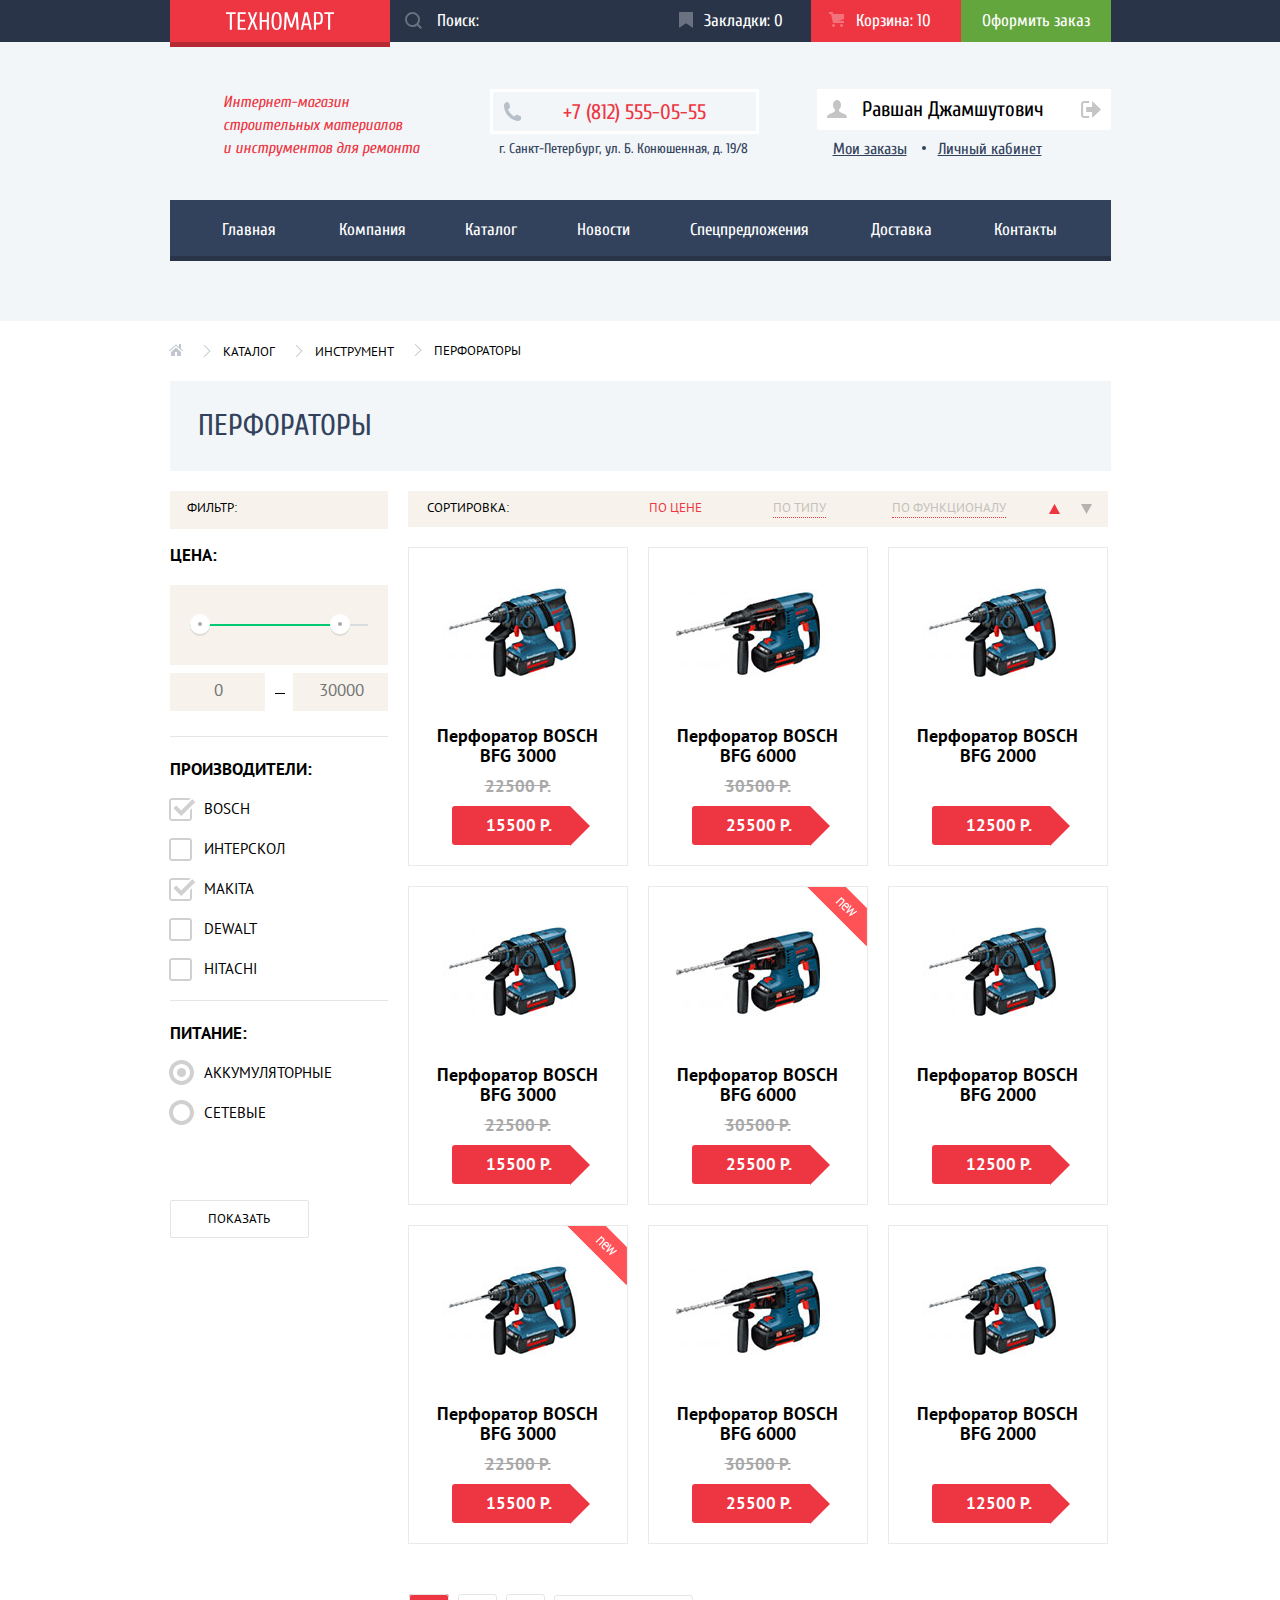
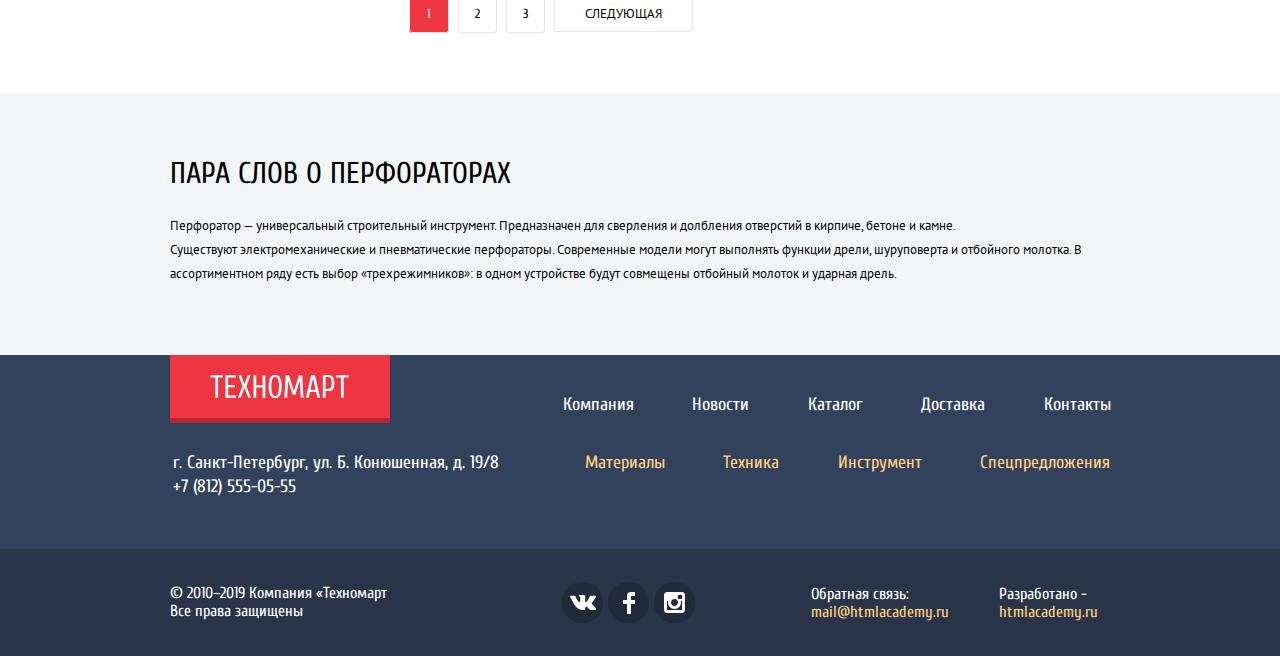
==== commit d77e4236: "fix pixel perfect" ====
--- a/catalog.html
+++ b/catalog.html
@@ -7,7 +7,7 @@
         rel="stylesheet">
   <link href="https://fonts.googleapis.com/css?family=PT+Sans:400,700&display=swap&subset=cyrillic" rel="stylesheet">
   <link href="css/normalize.css" rel="stylesheet">
-  <link href="css/style.css" rel="stylesheet">
+  <link href="css/style-min.css" rel="stylesheet">
 </head>
 <body>
 
@@ -85,7 +85,7 @@
     <div class="container">
 
       <ul class="breadcrumbs reset-list">
-        <li><a href="index.html" class="breadcrumbs__icon"></a></li>
+        <li><a href="index.html" class="breadcrumbs__icon">На главную</a></li>
         <li><a class="breadcrumbs__item" href="catalog.html">Каталог</a></li>
         <li><a class="breadcrumbs__item" href="#">Инструмент</a></li>
         <li class="breadcrumbs__item">Перфораторы</li>
--- a/css/style-min.css
+++ b/css/style-min.css
@@ -0,0 +1 @@
+body{margin:0;padding:0;font-family:Cuprum,Arial,sans-serif;font-size:17px;line-height:17px;font-weight:400;color:#fff;text-transform:none;background-color:#000}a{text-decoration:none}.block{margin:0;padding:0}.reset-list{margin:0;padding:0;list-style:none}.visually-hidden{position:absolute;clip:rect(0 0 0 0);width:1px;height:1px;margin:-1px}.container{width:941px;margin:0 auto}.header{background-color:#f2f6f8;display:flex;flex-direction:column}.user-navigation{background-color:#293449;line-height:18px;display:flex;width:100%;min-height:42px}.user-navigation__wrapper{display:flex;width:100%;justify-content:space-between}.logo{width:220px;background-color:#ee3643;border-bottom:5px solid #b52933;margin-bottom:-5px}.logo__link{display:flex;align-items:center;justify-content:center;width:100%;height:100%}.logo--header{height:42px}.logo-header__img{width:112px}.logo:hover{background-color:#ca2c37;border-bottom:5px solid #9a212a}.logo:active{background-color:#ba2732;border-bottom:5px solid #8e1e26}.form-search__input{color:#fff;background-color:#293449;border:0;padding-left:47px}.form-search{position:relative}.form-search::before{content:"";position:absolute;opacity:.3;background-image:url(../img/icon-search.svg);width:17px;height:17px;top:12px;left:15px}.form-search,.form-search__input{width:270px;min-height:42px}.form-search__input::placeholder{color:#fff}.form-search__input:hover{background-color:#212a3a}.form-search:hover::before{opacity:1}.form-search__input:focus{background-color:#fff;color:#000;background-image:url(../img/icon-search-red.png);background-repeat:no-repeat;background-position:6% 40%;position:absolute}.form-search__input:active{background-color:#fff}.shopping-navigation__item:hover{background-color:#212a3a}.shopping-navigation__item:hover::before{opacity:1}.shopping-navigation{margin:0;padding:0;display:flex;flex-direction:row;flex-wrap:wrap}.shopping-navigation__item{display:flex;justify-content:center;align-items:center;min-height:42px;width:150px;position:relative}.shopping-navigation__item--bookmark,.shopping-navigation__item--cart{box-sizing:border-box;padding-bottom:1px;padding-left:4px}.shopping-navigation__item--active{background:#ee3643}.shopping-navigation__item--cart::before{content:"";position:absolute;opacity:.3;background-image:url(../img/icon-cart.svg);width:15px;height:15px;top:12px;left:18px}.shopping-navigation__item--bookmark::before{content:"";position:absolute;opacity:.3;background-image:url(../img/icon-bookmark.svg);width:14px;height:16px;top:12px;left:18px}.shopping-navigation__item--order{box-sizing:border-box;background-color:#63a63e;padding-bottom:1px}.shopping-navigation__item--order:hover{background-color:#5fbb2d}.menu__item:active{opacity:.5}.shopping-navigation__item:active{background-color:#161d29;opacity:.5}.shopping-navigation__link{color:#fff}.shopping-navigation__item--bookmark a,.shopping-navigation__item--cart a{margin-left:11px}.middle-header{width:100%}.middle-header__wrapper{display:flex;align-items:flex-start;justify-content:space-between;margin-top:47px;margin-bottom:39px}.header__description{font-size:16px;font-style:italic;line-height:23px;color:#ee3643;margin-left:53px;margin-top:2px;margin-bottom:0;max-width:200px;text-align:left}.header__contacts{margin-left:10px}.contacts__item{display:flex;position:relative;border:3px solid #fff}.contacts__phone{font-size:21px;line-height:21px;padding-top:10px;padding-bottom:8px;padding-left:70px;padding-right:50px;font-weight:400;color:#ee3643}.contacts__phone::before{position:absolute;top:10px;left:10px;content:"";background-image:url(../img/icon-phone.svg);width:18px;height:19px}.contacts__address{font-size:14px;line-height:24px;font-weight:400;margin:0;margin-left:9px;margin-top:3px;color:#32425c;text-transform:none}.authentication__items{display:flex}.authentication__item{margin-left:10px}.authentication__button{display:inline-block;vertical-align:top;font-size:21px;line-height:21px;color:#000;padding:13px 24px;padding-top:12px;background-color:#fff;border:none}.authentication__button--auth{padding-left:47px;padding-right:27px;position:relative}.authentication__button--auth::before{position:absolute;top:13px;left:14px;content:"";background-image:url(../img/icon-login.svg);width:20px;height:17px}.authentication__button:hover{color:#ee3643}.authentication__button:active{color:#a2a2a2}.user__name{background-color:#fff;display:flex;flex-wrap:wrap}.user__profile{padding:10px 7px 10px 45px;position:relative;display:flex;flex-wrap:wrap;color:#000;font-size:21px;line-height:21px}.user__profile::before{content:"";position:absolute;background-image:url(../img/icon-user.svg);top:11px;left:10px;width:20px;height:18px}.user__profile:hover::before{background-image:url(../img/icon-user-blue.svg)}.user__deactivate{background-image:url(../img/icon-logout.svg);background-repeat:no-repeat;background-position:center right 10px;width:60px;display:block;cursor:pointer;font-size:0}.user__deactivate:hover{background-image:url(../img/icon-logout-blue.svg)}.user__deactivate:active{background-image:url(../img/icon-logout.svg)}.user-profile{display:flex;margin-top:10px}.user__profile:active::before{background-image:url(../img/icon-user.svg)}.user__profile:active{color:#a2a2a2}.user-profile__item{margin-left:16px;margin-right:15px}.user-profile__item--style{position:relative}.user-profile__item--style::before{position:absolute;content:"";width:4px;height:4px;border-radius:5px;background-color:#32425c;top:6px;left:-16px}.user-profile__link{color:#32425c;font-size:16px;line-height:18px;text-decoration:underline}.user-profile__item:active{opacity:.5}.user-profile__link:hover{color:#ee434f}.site-navigation__wrapper{margin-bottom:39px;display:flex}.site-navigation{background-color:#32425c;border-bottom:5px solid #293449;margin-bottom:60px}.header__menu{display:flex;min-height:55px;flex-wrap:wrap}.menu__link{color:#fff;display:block;height:100%;padding-top:3px;padding-right:31px;padding-left:31px;line-height:53px}.menu__item:first-child .menu__link{padding-right:32px;padding-left:52px}.menu__item:nth-child(3) .menu__link{padding-left:28px}.menu__item:nth-child(4) .menu__link,.menu__item:nth-child(5) .menu__link{padding-left:29px}.menu__item:last-child .menu__link{padding-left:31px;padding-right:53px}.menu__item{min-height:55px;display:flex;justify-content:center}.header__menu .menu__item:hover{background-color:#293449}.button{color:#fff;font-family:Cuprum,Arial,sans-serif;font-size:14px;line-height:18px;background-color:#ee3643;border:0;text-transform:uppercase;cursor:pointer}.strip{background-color:#f9f5f0;display:flex;justify-content:space-between;align-items:center;text-transform:uppercase;padding-top:27px;padding-bottom:26px}.strip__title{font-size:30px;line-height:30px;font-weight:lighter;color:#32425c;margin:0;margin-left:28px}.navigation{background-color:#fff}.navigation__wrapper{display:flex;flex-direction:column}.navigation__wrapper-1{display:flex;margin-top:59px;flex-wrap:wrap}.navigation__item{width:300px;min-height:123px;display:block;position:relative;overflow:hidden;margin-bottom:20px}.navigation__item--delivery .navigation__button,.navigation__item--discount .navigation__button,.navigation__item--technique .navigation__button{margin-left:23px}.navigation__wrapper-1 .navigation__item{margin-right:20px}.navigation__wrapper-1 .navigation__item:nth-child(3n){margin-right:0}.navigation__item::after{position:absolute;content:"";background-repeat:no-repeat;top:30px;right:43px}.navigation__item--tools::after{background-image:url(../img/icon-tools.svg);width:75px;height:61px;top:33px;right:28px}.navigation__item--materials::after{background-image:url(../img/icon-material.svg);width:44px;height:65px}.navigation__item--technique::after{background-image:url(../img/icon-technique.svg);width:78px;height:62px;top:31px;right:31px}.navigation__item--discount::after{background-image:url(../img/icon-discount.svg);width:59px;height:72px;top:26px;right:45px}.navigation__item--delivery::after{background-image:url(../img/icon-delivery.svg);width:78px;height:63px;top:31px;right:32px}.navigation__title{font-weight:700;font-size:24px;line-height:30px;margin-left:23px;margin-top:20px;margin-bottom:13px}.navigation__button{display:flex;background-color:rgba(0,0,0,.1);height:38px;width:135px;margin-left:25px;margin-bottom:20px;border-radius:4px}.navigation__button:hover{background-color:rgba(0,0,0,.2)}.navigation__button:active{background-color:rgba(0,0,0,.3)}.navigation__text{text-transform:uppercase;position:absolute;color:#fff;font-size:14px;line-height:18px;top:75px;left:47px}.navigation__link{display:block;box-sizing:border-box;width:133px;padding-top:11px;text-align:center;text-transform:uppercase;color:#fff;font-size:14px;line-height:18px;border:2px;border-radius:5px}.navigation__item--yellow{background-color:#ffbf47}.navigation__item--blue{background-color:#3bbce3}.navigation__item--purple{background-color:#dc91d8}.navigation__item--green{background-color:#8ed78f}.navigation__item--new:before{position:absolute;content:"";width:60px;height:59px;background-image:url(../img/new-flag.png);top:0;right:0}.navigation__wrapper-2{display:flex;justify-content:space-between;margin-bottom:32px}.slider{position:relative}.slider-controls{position:absolute;left:307px;bottom:65px;z-index:100;width:120px;height:10px;text-align:center;font-size:0;transform:translateX(-50%)}.slider-controls label{position:relative;display:inline-block;width:10px;height:10px;padding:5px;vertical-align:top;border-radius:50%;cursor:pointer}.slider-controls label::after{content:"";position:absolute;top:8px;left:8px;z-index:1;width:10px;height:10px;background:#fff;border-radius:50%}#product-1:checked~.slider-controls .slider-controls-item--1::before,#product-2:checked~.slider-controls .slider-controls-item--2::before{content:"";position:absolute;left:50%;top:50%;z-index:2;width:6px;height:6px;margin:0;background-color:#ee3643;border-radius:50%}#product-1:checked~.slider-list .slider-list__item:nth-child(1){display:flex}#product-2:checked~.slider-list .slider-list__item:nth-child(2){display:flex}.slider-list__item{display:none}.navigation-slider{display:block;position:relative;width:620px;height:266px}.icon-right{display:block;position:absolute;background-image:url(../img/icon-right.svg);width:22px;height:40px;top:114px;right:20px;font-size:0}.icon-left{position:absolute;background-image:url(../img/icon-left.svg);width:22px;height:40px;top:114px;left:25px;cursor:pointer;font-size:0}.navigation-slider--1{background-image:url(../img/slider-navigarion-1.png)}.navigation-slider--2{background-image:url(../img/slider-navigarion-2.png)}.navigation-slider__title{text-transform:uppercase;font-weight:700;font-size:36px;line-height:36px;margin-left:24px;margin-top:23px;margin-bottom:0}.navigation-slider__text{font-weight:400;font-size:18px;line-height:24px;margin-left:25px;margin-top:1px;margin-bottom:0}.navigation-slider__button{display:inline-block;font-size:14px;line-height:18px;vertical-align:top;padding-top:11px;padding-bottom:10px;padding-left:49px;padding-right:45px;border-radius:2px;margin-left:25px;margin-top:121px}.button:hover{background-color:#ca2c37}.button:active{background-color:#ba2732}.products--inner{background-color:#fff}.products__wrapper{display:flex;flex-direction:column}.products__button{padding:10px 54px;margin-right:25px;margin-top:-1px}.products__list{display:flex;flex-wrap:wrap;margin-bottom:20px}.products__item{position:relative;display:inline-block;vertical-align:top;margin-right:20px;width:218px;margin-top:20px;font-family:"PT Sans",Arial,sans-serif;text-align:center;font-weight:700;overflow:hidden;border:1px solid #eaeaea}.products__item:hover{box-shadow:0 10px 25px 0 rgba(41,52,73,.5)}.products--inner .products__item:nth-child(4n){margin-right:0}.actions{display:none;position:absolute;top:0;left:0;width:218px;height:88px;padding:40px 0;background-color:rgba(255,255,255,.9);z-index:10}.products__item:hover .actions{display:block;z-index:8}.bookmark,.buy{display:block;width:129px;margin:0 auto;margin-bottom:7px;padding:7px 0;background-color:#63a63e;border:3px solid #63a63e;border-bottom-color:#367315;border-radius:3px;color:#fff;font-size:14px;font-weight:400;font-family:Cuprum,Arial,sans-serif;line-height:18px;text-decoration:none;text-transform:uppercase;tab-index:0}.bookmark{color:#32425c;background:#fff;border-bottom-color:#63a63e}.buy:hover{background-color:#5fbb2d;border-color:#5fbb2d;border-bottom-color:#367315}.buy:active{background-color:#518534;border-color:#518534}.bookmark:hover{border-color:#32425c}.bookmark:active{opacity:.5}.products__name{font-size:18px;line-height:20px;color:#000;margin-top:7px;margin-bottom:12px;padding:0 25px}.products__img{width:218px;height:170px;margin:1px}.products__img img{max-width:100%}.discount{min-height:20px;margin-bottom:8px;color:#a9a9a9;text-decoration:line-through}.price{position:relative;width:80px;margin:0 auto 20px;margin-left:43px;padding-left:27px;padding-right:32px;padding-top:11px;padding-bottom:11px;color:#fff;background:#ee3643;border-radius:3px}.price:after{content:"";position:absolute;top:0;right:-19px;width:0;height:0;border:20px solid #fff;border-left-color:#ee3643}.products__item--new:before{position:absolute;content:"";width:60px;height:59px;background-image:url(../img/new-flag.png);top:0;right:0}.manufacturers{background-color:#fff;text-transform:uppercase}.manufacturers__wrapper{display:flex;flex-direction:column}.manufacturers__wrapper .strip{padding-bottom:26px}.manufacturers__button{padding:10px 68px;margin-right:25px;margin-top:-2px}.manufacturers-list{display:flex;flex-wrap:wrap;justify-content:space-between;margin-bottom:85px}.manufacturers-list__item{width:220px;height:145px;border:1px solid #eaeaea;margin-top:20px;margin-right:17px;box-sizing:border-box}.manufacturers-list__item:nth-child(4n){margin-right:0}.manufacturers-list__item:hover{box-shadow:0 25px 70px -15px rgba(0,0,0,.62)}.manufacturers-list__item:active{box-shadow:0 25px 38px -28px rgba(0,0,0,.62);opacity:.5}.manufacturers-list__link{width:inherit;height:inherit;display:flex}.manufacturers-list__img{margin:auto}.interskol{margin-bottom:36px;margin-left:9px}.makita{margin-bottom:55px;margin-right:49px}.dewalt{margin-bottom:53px}.metabo{margin-bottom:42px;margin-left:10px}.lg{margin-bottom:37px;margin-left:48px}.services{color:#000;background-color:#f4f8f9}.service__title{text-transform:uppercase;font-size:30px;font-weight:lighter;line-height:30px;margin-top:65px;margin-bottom:0}.services__text{font-family:"PT Sans",Arial,sans-serif;font-size:13px;line-height:24px;max-width:400px;margin-top:26px;margin-bottom:0}.services__wrapper{display:flex;flex-direction:column;align-content:flex-start}.services-list__button{font-size:21px;line-height:31px;padding-top:14px;padding-bottom:16px;width:240px;padding-left:22px;text-align:left;color:#fff;background-color:#32425c;border:none;border-top:1px solid #405069;border-bottom:1px solid #293449}.services-list__button:hover{background-color:#293449;color:#fff;border-color:#293449}.services-list__button--current{background-color:#fff;color:#32425c;border-color:#fff;padding-top:15px;padding-bottom:15px}.services__slider{display:flex;margin-top:68px;margin-bottom:98px}.services-list{position:relative}.services-list::after{content:"";position:absolute;width:10px;height:279px;background-image:url(../img/shadow.png);top:-40px;right:0}.slider-content{position:relative}.slider-content__item{display:flex}.delivery{position:relative;margin-left:80px}.delivery::before{content:"";position:absolute;background-image:url(../img/icon-lorry.png);width:468px;height:261px;top:25px;right:-340px}.credit{margin-left:80px;position:relative}.credit::before{content:"";position:absolute;background-image:url(../img/icon-credit.png);width:465px;height:285px;top:0;right:-350px}.credit__button{display:inline-block;vertical-align:top;margin-top:16px;padding:12px 43px;border-radius:5px}.slider-content__title{font-size:36px;line-height:36px;color:#32425c;font-weight:400;text-transform:uppercase;margin-top:0;margin-bottom:24px}.slider-content__text{font-family:"PT Sans",Arial,sans-serif;font-size:13px;line-height:24px;margin-top:0}.delivery__text{max-width:278px}.guarantee__text{max-width:380px}.credit__text{max-width:281px}.guarantee{margin-left:80px;position:relative}.guarantee::before{content:"";position:absolute;background-image:url(../img/guarantee-icon.png);width:389px;height:283px;top:5px;right:-250px}.index-column{color:#000;background-color:#fff}.index-column__wrapper{display:flex;justify-content:space-between;padding-bottom:85px}.index-column__text{font-family:"PT Sans",Arial,sans-serif;font-size:13px;line-height:24px;margin-bottom:27px;margin-top:0;font-weight:400;text-align:left}.index-column__title{text-transform:uppercase;font-size:30px;font-weight:lighter;line-height:30px;margin-top:81px;margin-bottom:24px}.company-info{min-height:380px;display:flex;flex-direction:column;align-items:flex-start}.contacts{display:flex;flex-direction:column;align-items:flex-start}.contacts__text{max-width:180px;margin-bottom:31px}.company-info__text1{max-width:520px;margin-bottom:24px}.company-info__text2{max-width:390px;margin-bottom:22px}.delivery_companies{margin:0}.contacts__image{width:300px;height:158px}.delivery_company__item{position:relative;font-size:18px;line-height:20px;margin-left:35px;margin-bottom:20px}.delivery_company__item::before{position:absolute;content:"";width:25px;height:2px;background-color:#ee3643;top:10px;left:-33px}.company-info_button{margin-top:17px;padding:10px 40px}.contacts_button{display:inline-block;vertical-align:top;padding-top:10px;padding-bottom:10px;padding-right:59px;padding-left:65px;margin-top:39px}.items-info{background-color:#f2f6f8;font-size:30px;line-height:30px;font-weight:lighter;color:#000}.items-info__wrapper{display:flex;flex-direction:column}.items-info__title{font-size:30px;line-height:30px;font-weight:lighter;text-transform:uppercase;margin-top:66px}.items-info__text{font-family:"PT Sans",Arial,sans-serif;font-size:13px;line-height:24px;margin-bottom:69px;margin-top:0}.catalog{display:flex;background-color:#fff}.breadcrumbs{display:flex;position:relative;margin-top:21px;margin-left:53px}.breadcrumbs__icon{position:absolute;background-image:url(../img/icon-home.svg);width:15px;height:12px;left:-55px;top:2px;font-size:0}.breadcrumbs__item{position:relative;font-family:"PT Sans",Arial,sans-serif;text-transform:uppercase;font-size:13px;line-height:18px;font-weight:500;color:#000;margin-right:40px}.breadcrumbs__item::before{position:absolute;left:-20px;top:2px;content:"";background-image:url(../img/icon-right-small.svg);width:8px;height:12px}.catalog__title{font-size:30px;line-height:30px;color:#32425c;font-weight:lighter;text-transform:uppercase;padding-left:28px;padding-top:30px;padding-bottom:30px;background-color:#f2f6f8}.catalog__wrapper{display:flex}.filters{font-family:"PT Sans",Arial,sans-serif;color:#000;text-transform:uppercase;display:flex;flex-direction:column}.fieldset--border{border:none}.filter__item{border-bottom:1px solid #e5e5e5;margin-bottom:17px}.filter__list{margin-bottom:21px}.filters__name{font-size:13px;line-height:18px;font-weight:lighter;background-color:#f7f3ec;padding:8px 151px 12px 17px;margin-top:0}.filter__name{line-height:30px;font-weight:700;margin-bottom:15px}.range-controls{margin:0;background-color:#f7f3ec;width:auto;height:80px}.scale{position:relative;height:2px;width:auto;margin-right:20px;margin-left:20px;top:39px;background:#d7dcde}.bar{width:80%;height:2px;background:#00ca74}.scale::after{content:"";position:absolute;background-image:url(../img/filter-button.svg);width:20px;height:23px;top:-10px;cursor:pointer}.scale::before{content:"";position:absolute;background-image:url(../img/filter-button.svg);width:20px;height:23px;top:-10px;left:140px;cursor:pointer}.filter__prices{display:flex;justify-content:space-between;margin-top:8px;margin-bottom:25px;position:relative}.filter__price-max{position:relative;box-sizing:border-box;width:95px;padding-top:8px;padding-bottom:10px;padding-left:5px;background-color:#f7f3ec;text-align:center;border:none}.filter__price-min{box-sizing:border-box;width:95px;padding-top:8px;padding-bottom:10px;padding-left:5px;background-color:#f7f3ec;text-align:center;border:none}.filter__prices::before{content:"";position:absolute;width:10px;height:1px;background-color:#000;top:20px;left:105px}.filter__option{font-size:15px;line-height:20px;margin-left:34px;margin-bottom:20px}.filter__option label{position:relative;display:block;cursor:pointer;user-select:none}.filter-input-checkbox:focus+label::before,.filter-input-radio:focus+label::before{outline:1px solid #00f}.filter-input-checkbox+label::before{content:"";position:absolute;left:-35px;top:-1px;width:23px;height:23px;background-image:url(../img/checkbox-off.svg)}.filter-input-checkbox:checked+label::before{width:27px;height:23px;background-image:url(../img/checkbox-on.svg)}.filter-input+label::before{opacity:.8}.filter-input+label:hover::before{opacity:1}.filter-input+label:disabled::before{opacity:.5}.filter-input-radio+label:disabled::before{opacity:.5}.filter-input-radio+label::before{content:"";position:absolute;left:-35px;top:-3px;width:25px;height:25px;background-image:url(../img/radio-off.svg)}.filter-input-radio:checked+label::before{background-image:url(../img/radio-on.svg)}.filter__button{padding:9px 37px;padding-right:38px;border:1px solid #e5e5e5;background-color:#fff;text-transform:uppercase;font-size:13px;line-height:18px;border-radius:2px;margin-top:57px}.products--catalog{display:flex;flex-direction:column;width:700px;margin-left:20px}.products--catalog .products__item:nth-child(3n){margin-right:0}.sort{background-color:#f7f3ec;text-transform:uppercase;font-family:"PT Sans",Arial,sans-serif;font-size:13px;line-height:18px;font-weight:400;display:flex;flex-wrap:wrap;padding-top:8px;padding-bottom:9px;position:relative}.sort__title{color:#000;margin-left:19px;margin-right:140px}.sort__items{width:360px;display:flex;flex-wrap:wrap}.sort__item{color:#c4c1bb;border-bottom:1px dotted #ee3643;margin-right:71px}.sort__item:nth-child(3n){margin-right:0;margin-left:-5px}.sort__item:hover{color:#000;border-bottom:1px solid #ee3643}.sort__item--current{color:#ee3643;border-bottom:none}.down-dir{position:absolute;background-image:url(../img/icon-down-dir.svg);width:11px;height:10px;right:16px;top:13px;opacity:.3;font-size:0;cursor:pointer}.up-dir{position:absolute;background-image:url(../img/icon-up-dir.svg);width:11px;height:10px;right:48px;top:13px;opacity:.3;font-size:0;cursor:pointer}.down-dir:hover,.up-dir:hover{opacity:1}.up-dir--current{background-image:url(../img/icon-up-red.png);opacity:1}.pages{display:flex;margin-top:40px;margin-bottom:70px}.pages__first{display:flex;margin-left:1px}.pages__button{background-color:#fff;border:1px solid #e5e5e5;border-radius:3px;margin-right:9px;cursor:pointer;color:#000;font-family:Cuprum,Arial,sans-serif;font-size:13px}.pages__button--first{box-sizing:border-box;padding:11px 16px}.pages__button--next{padding:9px 30px;text-transform:uppercase;font-size:13px;line-height:18px;font-family:"PT Sans",Arial,sans-serif}.pages__button:hover{border-color:#bdc6ca}.pages__button:active{border:1px solid #ee3643;outline:0}.pages__button--current{background-color:#ee3643;color:#fff;padding:11px 17px}.footer{min-height:300px;display:flex;flex-direction:column}.logo--footer{height:63px;margin-bottom:15px}.logo-footer__img{width:141px;height:23px}.footer__navigation{font-size:18px;background-color:#32425c;line-height:24px;display:flex}.footer__first-container{display:flex;justify-content:space-between}.footer-menu{display:flex;justify-content:space-between}.footer-menu__top{width:548px;margin-top:38px}.footer-menu__link{color:#fff}.footer__link--yellow{color:#ffd180}.footer__second-container{display:flex;justify-content:space-between;align-items:flex-start;margin-bottom:32px;margin-top:13px;margin-left:3px}.footer__contacts{margin-top:0;max-width:331px;align-items:flex-start}.footer__phone{color:#fff}.footer-nav{display:flex;justify-content:space-between}.footer-menu__bottom{width:526px}.footer-menu__item:active{opacity:.5}.footer-menu__link:hover{text-decoration:underline}.development__link:hover,.feedback_link:hover{text-decoration:underline}.footer__bottom{font-size:16px;background-color:#293449;line-height:18px;min-height:107px;display:flex;align-items:center}.footer__wrapper{display:flex;justify-content:space-between}.footer__copyright{max-width:230px}.feedback_container{width:310px;display:flex;justify-content:space-between;margin-right:-7px}.feedback{max-width:140px;margin-left:3px;margin-top:17px}.development{max-width:120px;margin-right:-1px;margin-top:17px}.development__link:active,.feedback_link:active{text-decoration:none;color:#e53643}.footer__social{padding-left:45px}.social-links{display:flex;align-items:center}.social-links__item{margin-left:5px;width:41px;height:41px;border-radius:20px;background-color:#212a3a;display:flex}.social-links__item:hover{background-color:#ee3643}.social-links__item:active{background-color:#ee3643}.social-links__icon{margin:auto}.modal{position:fixed;background-color:#fff;color:#000;box-shadow:0 30px 50px rgba(0,0,0,.7)}.modal--feedback{display:none;width:460px;bottom:100px;left:50%;border-top:8px solid #ff5257;border-bottom:113px solid #f4f4f4;padding-left:80px;padding-right:80px;margin-left:-310px}.modal--map{display:none;width:940px;height:446px;bottom:100px;left:50%;margin-left:-470px}.map__img{margin:0;width:940px;height:446px}.modal__close{position:absolute;top:8px;right:5px;width:22px;height:22px;background-color:transparent;border:0;cursor:pointer}.modal__close::after,.modal__close::before{content:"";top:10px;left:0;position:absolute;width:23px;height:3px;background-color:#ee3643}.modal__close::before{transform:rotate(45deg)}.modal__close::after{transform:rotate(-45deg)}.feedback-form{display:flex;flex-direction:column}.feedback-form__wrapper{display:flex;margin-top:33px}.feedback-form__item{display:flex;flex-direction:column}.feedback-form__name{color:#000;font-size:18px;line-height:18px}.feedback-form__email{margin-left:20px}.feedback-form__input{box-sizing:border-box;width:220px;padding-top:11px;padding-bottom:11px;padding-left:12px;margin-top:12px;font-family:"PT Sans",Arial,sans-serif;font-size:13px;line-height:18px;color:#b6b6b6;border:2px solid #dee3e4;border-radius:4px}.feedback-form__input:hover{border-color:#b5b5b5}.feedback-form__input:focus{border-color:#ee3643}.feedback-form__text{width:100%;padding-bottom:86px}.feedback-form__bottom{background-color:#f4f4f4}.feedback-form__button{padding-top:11px;padding-bottom:11px;border-radius:3px;margin-top:48px;margin-bottom:-77px}.modal--card{width:620px;top:410px;left:50%;border-top:8px solid #ff5257;margin-left:-310px;z-index:10}.card__text{position:relative;font-size:30px;line-height:30px;margin-top:68px;margin-left:180px;margin-bottom:71px}.card__text::before{position:absolute;content:"";background-image:url(../img/form-tick.svg);width:66px;height:66px;top:-20px;left:-100px}.modal__bottom{display:flex;justify-content:space-between;background-color:#f1f1f1;padding-left:80px;padding-right:80px;padding-top:37px;padding-bottom:37px}.button--order{padding:12px 60px}.button--shop{background-color:#fff;color:#000;padding:12px 44px}
